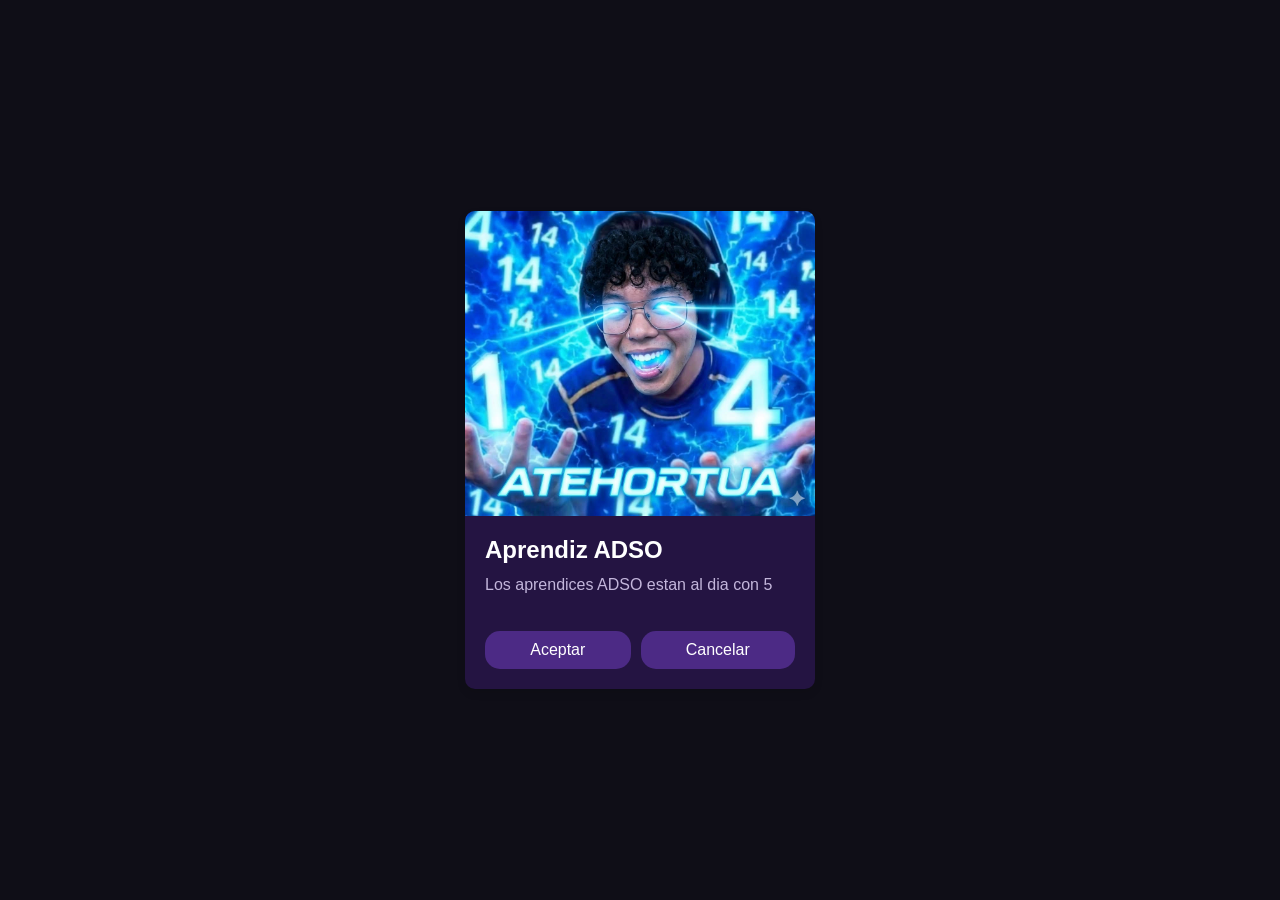
==== index.html @ d1c6d903 "Primer card" ====
<!DOCTYPE html>
<html lang="en">
<head>
    <meta charset="UTF-8">
    <meta name="viewport" content="width=device-width, initial-scale=1.0">
    <title>Card</title>
    <link rel="stylesheet" href="styles.css">
</head>
<body>
    <div class="card">
        <img src="assets/img/tienes14.jpg" alt="" class="card__image">

        <div class="card__content">
            <h2 class="card__content__title">Aprendiz ADSO</h2>
            <p class="card__content__description">Los aprendices ADSO estan al dia con 5</p>
        </div>

        <div class="card__actions">
            <button class="card__button card__button--primary">Aceptar</button>
            <button class="card__button card__button--secondary">Cancelar</button>
        </div>
    </div>
</body>
</html>
---- styles.css ----
body {
    font-family: 'Segoe UI', 'Segoe UI', Tahoma, Geneva, Verdana, sans-serif;
    background-color: #0F0E17;
    display: flex;
    justify-content: center;
    align-items: center;
    height: 100vh;
    margin: 0;
}

.card {
    width: 350px;
    background-color: #241442;
    border-radius: 10px;
    box-shadow: 0 4px 8px rgba(0, 0, 0, 0.1);
    overflow: hidden;
    transition: transform 0.3s ease-in-out;
}

.card__content {
    padding: 20px;
}

.card:hover {
    transform: translateY(-30px);
}

.card__image {
    width: 100%;
    height: auto;
    display: block;
}

.card__content__title {
    margin: 0 0 10px 0;
    font-size: 1.5em;
    color: #FFFFFF;
}

.card__content__description {
    font-size: 1em;
    color: #C3B6DB;
    line-height: 1.4;
    margin: 0 0 15px 0;
}

.card__actions {
    padding: 0 20px 20px;
    display: flex;
    justify-content: center;
    gap: 10px;
}

.card__button {
    flex-grow: 1;
    padding: 10px;
    border: none;
    border-radius: 15px;
    cursor: pointer;
    font-size: 1em;
    transition: background-color 0.3s ease;
}

.card__button--primary {
    background-color: #4C2A85;
    color: #FFFFFF;
}

.card__button--primary:hover {
    background-color: #6338AA;
}

.card__button--secondary {
    background-color: #4C2A85;
    color: #FFFFFF;
}

.card__button--secondary:hover {
    background-color: #6338AA;
}
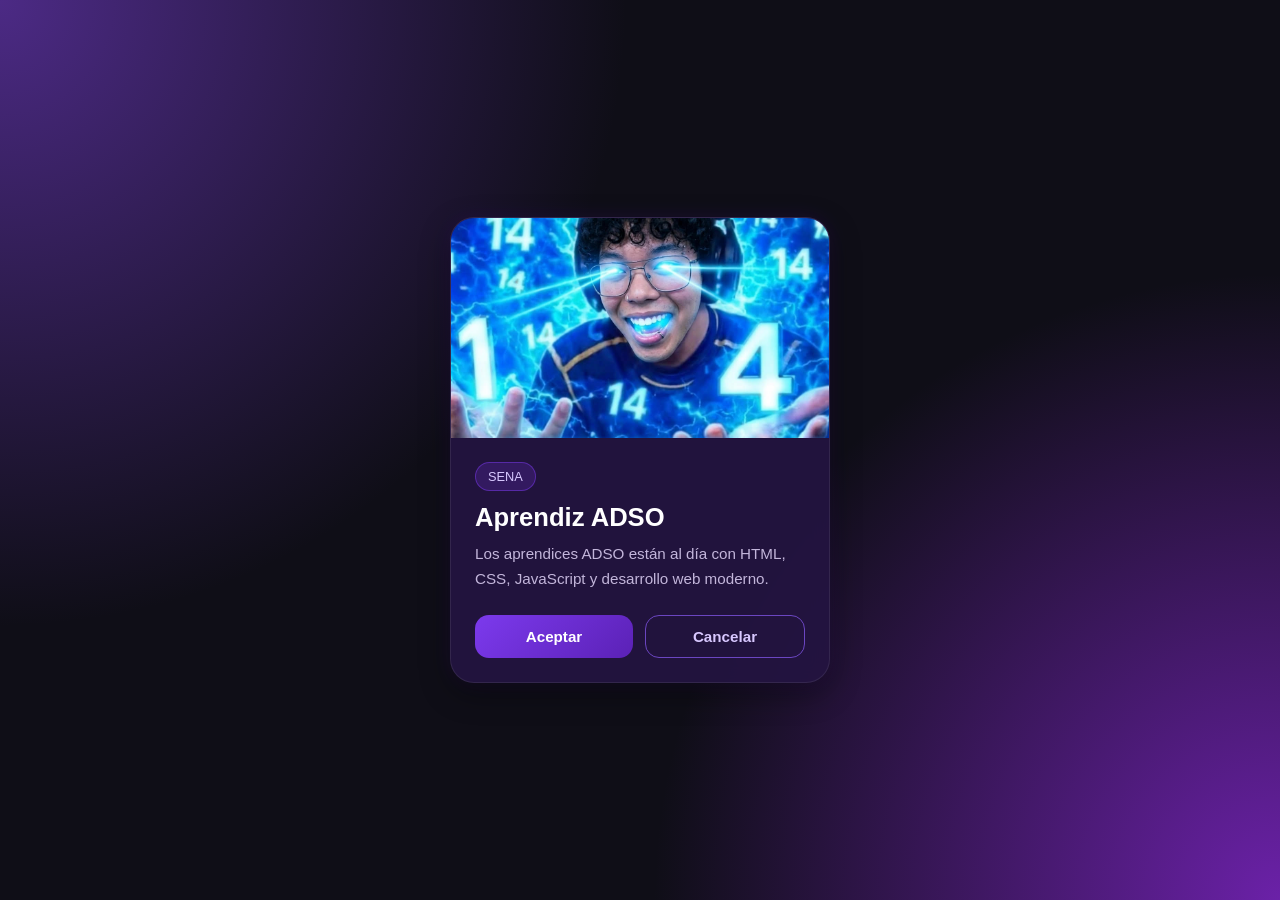
==== commit 09e7b316: "Mejora de la card V2" ====
--- a/index.html
+++ b/index.html
@@ -11,8 +11,15 @@
         <img src="assets/img/tienes14.jpg" alt="" class="card__image">
 
         <div class="card__content">
-            <h2 class="card__content__title">Aprendiz ADSO</h2>
-            <p class="card__content__description">Los aprendices ADSO estan al dia con 5</p>
+            <span class="card__badge">SENA</span>
+
+            <h2 class="card__content__title">
+                Aprendiz ADSO
+            </h2>
+
+            <p class="card__content__description">
+                Los aprendices ADSO están al día con HTML, CSS, JavaScript y desarrollo web moderno.
+            </p>
         </div>
 
         <div class="card__actions">
--- a/styles.css
+++ b/styles.css
@@ -1,82 +1,160 @@
+/* ===== RESET ===== */
+* {
+    margin: 0;
+    padding: 0;
+    box-sizing: border-box;
+}
+
+/* ===== BODY ===== */
 body {
-    font-family: 'Segoe UI', 'Segoe UI', Tahoma, Geneva, Verdana, sans-serif;
-    background-color: #0F0E17;
+    font-family: 'Segoe UI', Tahoma, Geneva, Verdana, sans-serif;
+    min-height: 100vh;
     display: flex;
     justify-content: center;
     align-items: center;
-    height: 100vh;
-    margin: 0;
+    padding: 20px;
+
+    background:
+        radial-gradient(circle at top left, #4c2a85 0%, transparent 40%),
+        radial-gradient(circle at bottom right, #6b21a8 0%, transparent 40%),
+        #0f0e17;
 }
 
+/* ===== CARD ===== */
 .card {
-    width: 350px;
-    background-color: #241442;
-    border-radius: 10px;
-    box-shadow: 0 4px 8px rgba(0, 0, 0, 0.1);
+    width: 100%;
+    max-width: 380px;
+
+    background: rgba(36, 20, 66, 0.9);
+    backdrop-filter: blur(10px);
+
+    border: 1px solid rgba(255,255,255,0.08);
+    border-radius: 24px;
+
     overflow: hidden;
-    transition: transform 0.3s ease-in-out;
-}
 
-.card__content {
-    padding: 20px;
+    box-shadow:
+        0 10px 30px rgba(0,0,0,.4),
+        0 0 20px rgba(108, 43, 217, .15);
+
+    transition: all .35s ease;
 }
 
 .card:hover {
-    transform: translateY(-30px);
+    transform: translateY(-10px);
+    box-shadow:
+        0 20px 40px rgba(0,0,0,.5),
+        0 0 35px rgba(130, 60, 255, .3);
 }
 
+/* ===== IMAGE ===== */
 .card__image {
     width: 100%;
-    height: auto;
+    height: 220px;
+    object-fit: cover;
     display: block;
 }
 
+/* ===== CONTENT ===== */
+.card__content {
+    padding: 24px;
+}
+
 .card__content__title {
-    margin: 0 0 10px 0;
-    font-size: 1.5em;
-    color: #FFFFFF;
+    color: #fff;
+    font-size: 1.6rem;
+    margin-bottom: 10px;
+    font-weight: 700;
 }
 
 .card__content__description {
-    font-size: 1em;
-    color: #C3B6DB;
-    line-height: 1.4;
-    margin: 0 0 15px 0;
+    color: #c3b6db;
+    line-height: 1.6;
+    font-size: 0.95rem;
 }
 
+/* ===== ACTIONS ===== */
 .card__actions {
-    padding: 0 20px 20px;
     display: flex;
-    justify-content: center;
-    gap: 10px;
+    gap: 12px;
+    padding: 0 24px 24px;
 }
 
+/* ===== BUTTONS ===== */
 .card__button {
-    flex-grow: 1;
-    padding: 10px;
+    flex: 1;
+
     border: none;
-    border-radius: 15px;
+    border-radius: 14px;
+
+    padding: 12px;
+
+    font-size: .95rem;
+    font-weight: 600;
+
     cursor: pointer;
-    font-size: 1em;
-    transition: background-color 0.3s ease;
+
+    transition: .3s ease;
 }
 
+/* BOTÓN PRINCIPAL */
 .card__button--primary {
-    background-color: #4C2A85;
-    color: #FFFFFF;
+    background: linear-gradient(
+        135deg,
+        #7c3aed,
+        #5b21b6
+    );
+    color: white;
 }
 
 .card__button--primary:hover {
-    background-color: #6338AA;
+    transform: translateY(-2px);
+    box-shadow: 0 5px 15px rgba(124, 58, 237, .4);
 }
 
+/* BOTÓN SECUNDARIO */
 .card__button--secondary {
-    background-color: #4C2A85;
-    color: #FFFFFF;
+    background: transparent;
+    border: 1px solid #6b46c1;
+    color: #d8c8ff;
 }
 
 .card__button--secondary:hover {
-    background-color: #6338AA;
+    background: rgba(107, 70, 193, 0.15);
 }
 
+/* ===== RESPONSIVE ===== */
+@media (max-width: 480px) {
+    .card {
+        max-width: 100%;
+    }
 
+    .card__image {
+        height: 200px;
+    }
+
+    .card__content {
+        padding: 20px;
+    }
+
+    .card__content__title {
+        font-size: 1.3rem;
+    }
+
+    .card__actions {
+        flex-direction: column;
+    }
+}
+
+.card__badge {
+    display: inline-block;
+    margin-bottom: 12px;
+    padding: 6px 12px;
+
+    background: rgba(124, 58, 237, .2);
+    border: 1px solid rgba(124, 58, 237, .5);
+
+    color: #d8c8ff;
+    font-size: .8rem;
+    border-radius: 999px;
+}
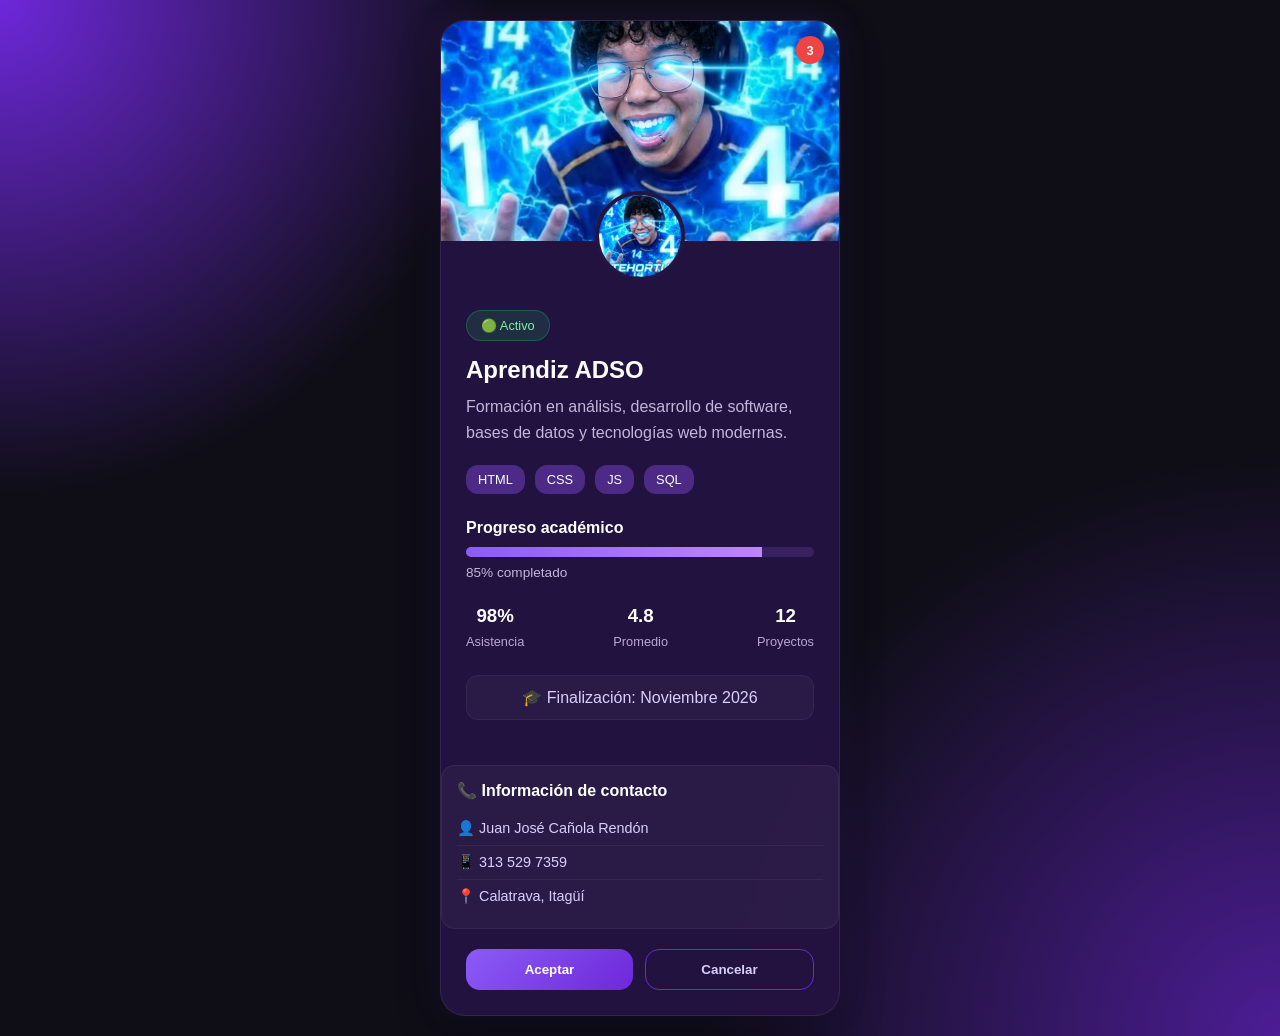
==== commit 9ec48345: "Mejora y ultima version de la card V3" ====
--- a/index.html
+++ b/index.html
@@ -1,31 +1,113 @@
 <!DOCTYPE html>
-<html lang="en">
+<html lang="es">
 <head>
     <meta charset="UTF-8">
     <meta name="viewport" content="width=device-width, initial-scale=1.0">
-    <title>Card</title>
+    <title>Aprendiz ADSO</title>
     <link rel="stylesheet" href="styles.css">
 </head>
 <body>
+
     <div class="card">
+
+        <div class="card__notification">
+            3
+        </div>
+
         <img src="assets/img/tienes14.jpg" alt="" class="card__image">
 
+        <img src="assets/img/tienes14.jpg" alt="" class="card__avatar">
+
         <div class="card__content">
-            <span class="card__badge">SENA</span>
 
-            <h2 class="card__content__title">
+            <span class="card__badge">
+                🟢 Activo
+            </span>
+
+            <h2 class="card__title">
                 Aprendiz ADSO
             </h2>
 
-            <p class="card__content__description">
-                Los aprendices ADSO están al día con HTML, CSS, JavaScript y desarrollo web moderno.
+            <p class="card__description">
+                Formación en análisis, desarrollo de software,
+                bases de datos y tecnologías web modernas.
             </p>
+
+            <div class="card__skills">
+                <span>HTML</span>
+                <span>CSS</span>
+                <span>JS</span>
+                <span>SQL</span>
+            </div>
+
+            <div class="card__progress-title">
+                Progreso académico
+            </div>
+
+            <div class="card__progress">
+                <div class="card__progress-bar"></div>
+            </div>
+
+            <p class="card__progress-text">
+                85% completado
+            </p>
+
+            <div class="card__stats">
+
+                <div class="stat">
+                    <h3>98%</h3>
+                    <span>Asistencia</span>
+                </div>
+
+                <div class="stat">
+                    <h3>4.8</h3>
+                    <span>Promedio</span>
+                </div>
+
+                <div class="stat">
+                    <h3>12</h3>
+                    <span>Proyectos</span>
+                </div>
+
+            </div>
+
+            <div class="card__footer">
+                🎓 Finalización: Noviembre 2026
+            </div>
+
+        </div>
+
+        <div class="card__contact">
+
+            <h3 class="card__contact-title">
+                📞 Información de contacto
+            </h3>
+
+            <div class="card__contact-item">
+                👤 Juan José Cañola Rendón
+            </div>
+
+            <div class="card__contact-item">
+                📱 313 529 7359
+            </div>
+
+            <div class="card__contact-item">
+                📍 Calatrava, Itagüí
+            </div>
+
         </div>
 
         <div class="card__actions">
-            <button class="card__button card__button--primary">Aceptar</button>
-            <button class="card__button card__button--secondary">Cancelar</button>
+            <button class="btn btn-primary">
+                Aceptar
+            </button>
+
+            <button class="btn btn-secondary">
+                Cancelar
+            </button>
         </div>
+
     </div>
+
 </body>
-</html>
+</html>
--- a/styles.css
+++ b/styles.css
@@ -1,160 +1,318 @@
-/* ===== RESET ===== */
-* {
-    margin: 0;
-    padding: 0;
-    box-sizing: border-box;
-}
-
-/* ===== BODY ===== */
-body {
-    font-family: 'Segoe UI', Tahoma, Geneva, Verdana, sans-serif;
-    min-height: 100vh;
-    display: flex;
-    justify-content: center;
-    align-items: center;
-    padding: 20px;
+*{
+    margin:0;
+    padding:0;
+    box-sizing:border-box;
+}
+
+body{
+    min-height:100vh;
+    display:flex;
+    justify-content:center;
+    align-items:center;
+    padding:20px;
+
+    font-family:'Segoe UI',sans-serif;
 
     background:
-        radial-gradient(circle at top left, #4c2a85 0%, transparent 40%),
-        radial-gradient(circle at bottom right, #6b21a8 0%, transparent 40%),
-        #0f0e17;
-}
-
-/* ===== CARD ===== */
-.card {
-    width: 100%;
-    max-width: 380px;
-
-    background: rgba(36, 20, 66, 0.9);
-    backdrop-filter: blur(10px);
-
-    border: 1px solid rgba(255,255,255,0.08);
-    border-radius: 24px;
-
-    overflow: hidden;
+    radial-gradient(circle at top left,#6d28d9,transparent 30%),
+    radial-gradient(circle at bottom right,#4c1d95,transparent 35%),
+    #0f0e17;
+}
+
+.card{
+    position:relative;
+
+    width:100%;
+    max-width:400px;
+
+    background:rgba(36,20,66,.95);
+
+    border:1px solid rgba(255,255,255,.08);
+
+    border-radius:25px;
+
+    overflow:hidden;
 
     box-shadow:
-        0 10px 30px rgba(0,0,0,.4),
-        0 0 20px rgba(108, 43, 217, .15);
-
-    transition: all .35s ease;
-}
-
-.card:hover {
-    transform: translateY(-10px);
+    0 15px 40px rgba(0,0,0,.4),
+    0 0 30px rgba(124,58,237,.15);
+
+    transition:.4s ease;
+}
+
+.card:hover{
+    transform:translateY(-12px);
+
     box-shadow:
-        0 20px 40px rgba(0,0,0,.5),
-        0 0 35px rgba(130, 60, 255, .3);
-}
-
-/* ===== IMAGE ===== */
-.card__image {
-    width: 100%;
-    height: 220px;
-    object-fit: cover;
-    display: block;
-}
-
-/* ===== CONTENT ===== */
-.card__content {
-    padding: 24px;
-}
-
-.card__content__title {
-    color: #fff;
-    font-size: 1.6rem;
-    margin-bottom: 10px;
-    font-weight: 700;
-}
-
-.card__content__description {
-    color: #c3b6db;
-    line-height: 1.6;
-    font-size: 0.95rem;
-}
-
-/* ===== ACTIONS ===== */
-.card__actions {
-    display: flex;
-    gap: 12px;
-    padding: 0 24px 24px;
-}
-
-/* ===== BUTTONS ===== */
-.card__button {
-    flex: 1;
-
-    border: none;
-    border-radius: 14px;
-
-    padding: 12px;
-
-    font-size: .95rem;
-    font-weight: 600;
-
-    cursor: pointer;
-
-    transition: .3s ease;
-}
-
-/* BOTÓN PRINCIPAL */
-.card__button--primary {
-    background: linear-gradient(
-        135deg,
-        #7c3aed,
-        #5b21b6
+    0 25px 60px rgba(0,0,0,.5),
+    0 0 40px rgba(139,92,246,.3);
+}
+
+.card__notification{
+    position:absolute;
+    top:15px;
+    right:15px;
+
+    width:28px;
+    height:28px;
+
+    border-radius:50%;
+
+    background:#ef4444;
+    color:white;
+
+    display:flex;
+    justify-content:center;
+    align-items:center;
+
+    font-size:.8rem;
+    font-weight:bold;
+
+    z-index:20;
+}
+
+.card__image{
+    width:100%;
+    height:220px;
+    object-fit:cover;
+}
+
+.card__avatar{
+    position:absolute;
+
+    width:90px;
+    height:90px;
+
+    object-fit:cover;
+
+    border-radius:50%;
+
+    border:4px solid #241442;
+
+    top:170px;
+    left:50%;
+
+    transform:translateX(-50%);
+}
+
+.card__content{
+    padding:65px 25px 25px;
+}
+
+.card__badge{
+    display:inline-block;
+
+    padding:7px 14px;
+
+    border-radius:999px;
+
+    background:rgba(34,197,94,.15);
+
+    border:1px solid rgba(34,197,94,.3);
+
+    color:#7cf29a;
+
+    font-size:.8rem;
+}
+
+.card__title{
+    color:white;
+    margin-top:15px;
+    margin-bottom:10px;
+}
+
+.card__description{
+    color:#c3b6db;
+    line-height:1.6;
+    margin-bottom:20px;
+}
+
+.card__skills{
+    display:flex;
+    flex-wrap:wrap;
+    gap:10px;
+
+    margin-bottom:25px;
+}
+
+.card__skills span{
+    background:#4c2a85;
+
+    color:white;
+
+    padding:7px 12px;
+
+    border-radius:12px;
+
+    font-size:.8rem;
+}
+
+.card__progress-title{
+    color:white;
+    font-weight:600;
+
+    margin-bottom:10px;
+}
+
+.card__progress{
+    height:10px;
+
+    background:#37215f;
+
+    border-radius:999px;
+
+    overflow:hidden;
+}
+
+.card__progress-bar{
+    width:85%;
+    height:100%;
+
+    background:linear-gradient(
+    90deg,
+    #8b5cf6,
+    #c084fc
     );
-    color: white;
-}
-
-.card__button--primary:hover {
-    transform: translateY(-2px);
-    box-shadow: 0 5px 15px rgba(124, 58, 237, .4);
-}
-
-/* BOTÓN SECUNDARIO */
-.card__button--secondary {
-    background: transparent;
-    border: 1px solid #6b46c1;
-    color: #d8c8ff;
-}
-
-.card__button--secondary:hover {
-    background: rgba(107, 70, 193, 0.15);
-}
-
-/* ===== RESPONSIVE ===== */
-@media (max-width: 480px) {
-    .card {
-        max-width: 100%;
+}
+
+.card__progress-text{
+    color:#c3b6db;
+
+    font-size:.85rem;
+
+    margin-top:8px;
+    margin-bottom:25px;
+}
+
+.card__stats{
+    display:flex;
+    justify-content:space-between;
+
+    text-align:center;
+
+    margin-bottom:25px;
+}
+
+.stat h3{
+    color:white;
+    margin-bottom:5px;
+}
+
+.stat span{
+    color:#b8a8d8;
+    font-size:.8rem;
+}
+
+.card__footer{
+    background:rgba(255,255,255,.04);
+
+    border:1px solid rgba(255,255,255,.05);
+
+    padding:12px;
+
+    border-radius:12px;
+
+    color:#d8cfff;
+
+    text-align:center;
+
+    margin-bottom:20px;
+}
+
+.card__actions{
+    display:flex;
+    gap:12px;
+
+    padding:0 25px 25px;
+}
+
+.btn{
+    flex:1;
+
+    padding:12px;
+
+    border:none;
+
+    border-radius:14px;
+
+    cursor:pointer;
+
+    font-weight:600;
+
+    transition:.3s;
+}
+
+.btn-primary{
+    background:linear-gradient(
+    135deg,
+    #8b5cf6,
+    #6d28d9
+    );
+
+    color:white;
+}
+
+.btn-primary:hover{
+    transform:translateY(-2px);
+}
+
+.btn-secondary{
+    background:transparent;
+
+    border:1px solid #6d28d9;
+
+    color:#d8cfff;
+}
+
+.btn-secondary:hover{
+    background:rgba(109,40,217,.15);
+}
+
+@media(max-width:480px){
+
+    .card{
+        max-width:100%;
     }
 
-    .card__image {
-        height: 200px;
+    .card__actions{
+        flex-direction:column;
     }
 
-    .card__content {
-        padding: 20px;
+    .card__stats{
+        gap:15px;
     }
-
-    .card__content__title {
-        font-size: 1.3rem;
-    }
-
-    .card__actions {
-        flex-direction: column;
-    }
-}
-
-.card__badge {
-    display: inline-block;
-    margin-bottom: 12px;
-    padding: 6px 12px;
-
-    background: rgba(124, 58, 237, .2);
-    border: 1px solid rgba(124, 58, 237, .5);
-
-    color: #d8c8ff;
-    font-size: .8rem;
-    border-radius: 999px;
+}
+
+.card__contact{
+    margin-bottom:20px;
+
+    background:rgba(255,255,255,.04);
+
+    border:1px solid rgba(255,255,255,.06);
+
+    border-radius:14px;
+
+    padding:15px;
+}
+
+.card__contact-title{
+    color:#fff;
+
+    font-size:1rem;
+
+    margin-bottom:12px;
+}
+
+.card__contact-item{
+    color:#d8cfff;
+
+    padding:8px 0;
+
+    border-bottom:1px solid rgba(255,255,255,.05);
+
+    font-size:.9rem;
+}
+
+.card__contact-item:last-child{
+    border-bottom:none;
 }
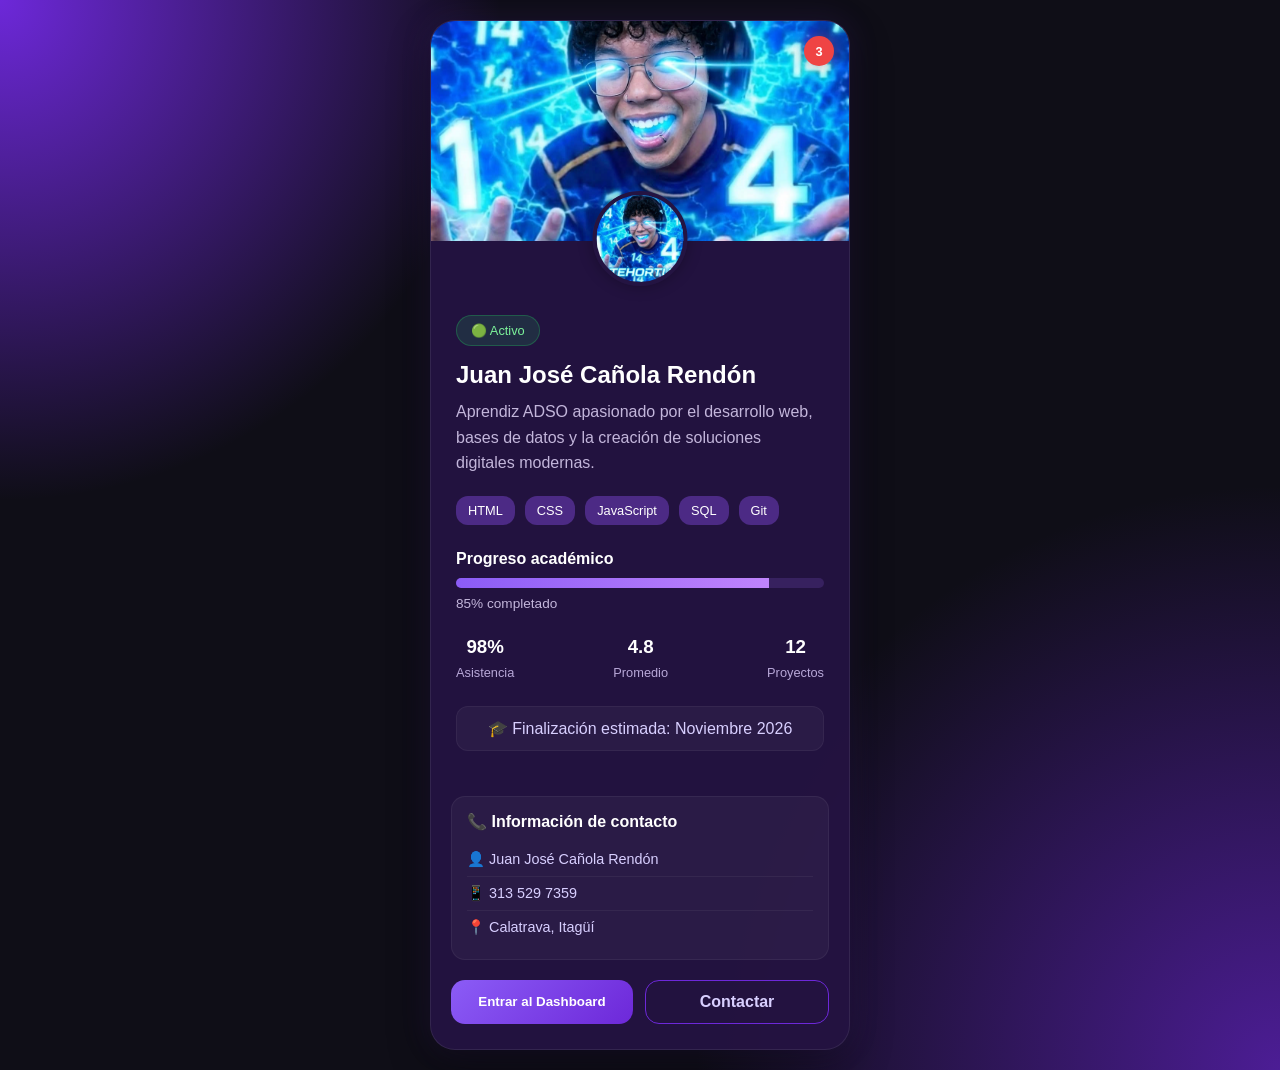
==== commit b418ea83: "Mejora final de la card V4" ====
--- a/index.html
+++ b/index.html
@@ -3,7 +3,7 @@
 <head>
     <meta charset="UTF-8">
     <meta name="viewport" content="width=device-width, initial-scale=1.0">
-    <title>Aprendiz ADSO</title>
+    <title>Juan José | ADSO</title>
     <link rel="stylesheet" href="styles.css">
 </head>
 <body>
@@ -14,9 +14,9 @@
             3
         </div>
 
-        <img src="assets/img/tienes14.jpg" alt="" class="card__image">
+        <img src="assets/img/tienes14.jpg" alt="Banner" class="card__image">
 
-        <img src="assets/img/tienes14.jpg" alt="" class="card__avatar">
+        <img src="assets/img/tienes14.jpg" alt="Foto de perfil" class="card__avatar">
 
         <div class="card__content">
 
@@ -25,19 +25,20 @@
             </span>
 
             <h2 class="card__title">
-                Aprendiz ADSO
+                Juan José Cañola Rendón
             </h2>
 
             <p class="card__description">
-                Formación en análisis, desarrollo de software,
-                bases de datos y tecnologías web modernas.
+                Aprendiz ADSO apasionado por el desarrollo web,
+                bases de datos y la creación de soluciones digitales modernas.
             </p>
 
             <div class="card__skills">
                 <span>HTML</span>
                 <span>CSS</span>
-                <span>JS</span>
+                <span>JavaScript</span>
                 <span>SQL</span>
+                <span>Git</span>
             </div>
 
             <div class="card__progress-title">
@@ -72,7 +73,7 @@
             </div>
 
             <div class="card__footer">
-                🎓 Finalización: Noviembre 2026
+                🎓 Finalización estimada: Noviembre 2026
             </div>
 
         </div>
@@ -98,16 +99,24 @@
         </div>
 
         <div class="card__actions">
-            <button class="btn btn-primary">
-                Aceptar
+
+            <button
+                class="btn btn-primary"
+                onclick="window.location.href='dashboard.html'">
+                Entrar al Dashboard
             </button>
 
-            <button class="btn btn-secondary">
-                Cancelar
-            </button>
+            <a
+                href="https://wa.me/573135297359?text=Hola%20Atehortua,%20activa%20cam"
+                target="_blank"
+                class="btn btn-secondary">
+                Contactar
+            </a>
+
         </div>
 
     </div>
 
 </body>
-</html>+</html>
+
--- a/styles.css
+++ b/styles.css
@@ -1,9 +1,18 @@
+
+/* =========================
+   RESET
+========================= */
+
 *{
     margin:0;
     padding:0;
     box-sizing:border-box;
 }
 
+/* =========================
+   BODY
+========================= */
+
 body{
     min-height:100vh;
     display:flex;
@@ -19,11 +28,15 @@
     #0f0e17;
 }
 
+/* =========================
+   CARD
+========================= */
+
 .card{
     position:relative;
 
     width:100%;
-    max-width:400px;
+    max-width:420px;
 
     background:rgba(36,20,66,.95);
 
@@ -48,17 +61,23 @@
     0 0 40px rgba(139,92,246,.3);
 }
 
+/* =========================
+   NOTIFICACIÓN
+========================= */
+
 .card__notification{
     position:absolute;
+
     top:15px;
     right:15px;
 
-    width:28px;
-    height:28px;
+    width:30px;
+    height:30px;
 
     border-radius:50%;
 
     background:#ef4444;
+
     color:white;
 
     display:flex;
@@ -69,7 +88,13 @@
     font-weight:bold;
 
     z-index:20;
-}
+
+    box-shadow:0 0 15px rgba(239,68,68,.4);
+}
+
+/* =========================
+   IMAGEN
+========================= */
 
 .card__image{
     width:100%;
@@ -77,11 +102,15 @@
     object-fit:cover;
 }
 
+/* =========================
+   AVATAR
+========================= */
+
 .card__avatar{
     position:absolute;
 
-    width:90px;
-    height:90px;
+    width:95px;
+    height:95px;
 
     object-fit:cover;
 
@@ -93,10 +122,17 @@
     left:50%;
 
     transform:translateX(-50%);
-}
+
+    box-shadow:
+    0 0 15px rgba(0,0,0,.3);
+}
+
+/* =========================
+   CONTENIDO
+========================= */
 
 .card__content{
-    padding:65px 25px 25px;
+    padding:70px 25px 25px;
 }
 
 .card__badge{
@@ -117,15 +153,24 @@
 
 .card__title{
     color:white;
+
     margin-top:15px;
     margin-bottom:10px;
+
+    font-size:1.5rem;
 }
 
 .card__description{
     color:#c3b6db;
+
     line-height:1.6;
+
     margin-bottom:20px;
 }
+
+/* =========================
+   SKILLS
+========================= */
 
 .card__skills{
     display:flex;
@@ -145,7 +190,17 @@
     border-radius:12px;
 
     font-size:.8rem;
-}
+
+    transition:.3s;
+}
+
+.card__skills span:hover{
+    background:#6d28d9;
+}
+
+/* =========================
+   PROGRESO
+========================= */
 
 .card__progress-title{
     color:white;
@@ -184,6 +239,10 @@
     margin-bottom:25px;
 }
 
+/* =========================
+   ESTADÍSTICAS
+========================= */
+
 .card__stats{
     display:flex;
     justify-content:space-between;
@@ -203,6 +262,10 @@
     font-size:.8rem;
 }
 
+/* =========================
+   FOOTER
+========================= */
+
 .card__footer{
     background:rgba(255,255,255,.04);
 
@@ -219,15 +282,64 @@
     margin-bottom:20px;
 }
 
+/* =========================
+   CONTACTO
+========================= */
+
+.card__contact{
+    margin:0 20px 20px;
+
+    background:rgba(255,255,255,.04);
+
+    border:1px solid rgba(255,255,255,.06);
+
+    border-radius:14px;
+
+    padding:15px;
+}
+
+.card__contact-title{
+    color:white;
+
+    font-size:1rem;
+
+    margin-bottom:12px;
+}
+
+.card__contact-item{
+    color:#d8cfff;
+
+    padding:8px 0;
+
+    border-bottom:1px solid rgba(255,255,255,.05);
+
+    font-size:.9rem;
+}
+
+.card__contact-item:last-child{
+    border-bottom:none;
+}
+
+/* =========================
+   BOTONES
+========================= */
+
 .card__actions{
     display:flex;
+
     gap:12px;
 
-    padding:0 25px 25px;
+    padding:0 20px 25px;
 }
 
 .btn{
     flex:1;
+
+    text-decoration:none;
+
+    display:flex;
+    justify-content:center;
+    align-items:center;
 
     padding:12px;
 
@@ -253,7 +365,10 @@
 }
 
 .btn-primary:hover{
-    transform:translateY(-2px);
+    transform:translateY(-3px);
+
+    box-shadow:
+    0 8px 20px rgba(139,92,246,.35);
 }
 
 .btn-secondary{
@@ -266,9 +381,19 @@
 
 .btn-secondary:hover{
     background:rgba(109,40,217,.15);
-}
+
+    transform:translateY(-3px);
+}
+
+/* =========================
+   RESPONSIVE
+========================= */
 
 @media(max-width:480px){
+
+    body{
+        padding:15px;
+    }
 
     .card{
         max-width:100%;
@@ -279,40 +404,16 @@
     }
 
     .card__stats{
-        gap:15px;
-    }
-}
-
-.card__contact{
-    margin-bottom:20px;
-
-    background:rgba(255,255,255,.04);
-
-    border:1px solid rgba(255,255,255,.06);
-
-    border-radius:14px;
-
-    padding:15px;
-}
-
-.card__contact-title{
-    color:#fff;
-
-    font-size:1rem;
-
-    margin-bottom:12px;
-}
-
-.card__contact-item{
-    color:#d8cfff;
-
-    padding:8px 0;
-
-    border-bottom:1px solid rgba(255,255,255,.05);
-
-    font-size:.9rem;
-}
-
-.card__contact-item:last-child{
-    border-bottom:none;
-}+        gap:10px;
+    }
+
+    .card__title{
+        font-size:1.3rem;
+    }
+
+    .card__avatar{
+        width:85px;
+        height:85px;
+    }
+}
+
